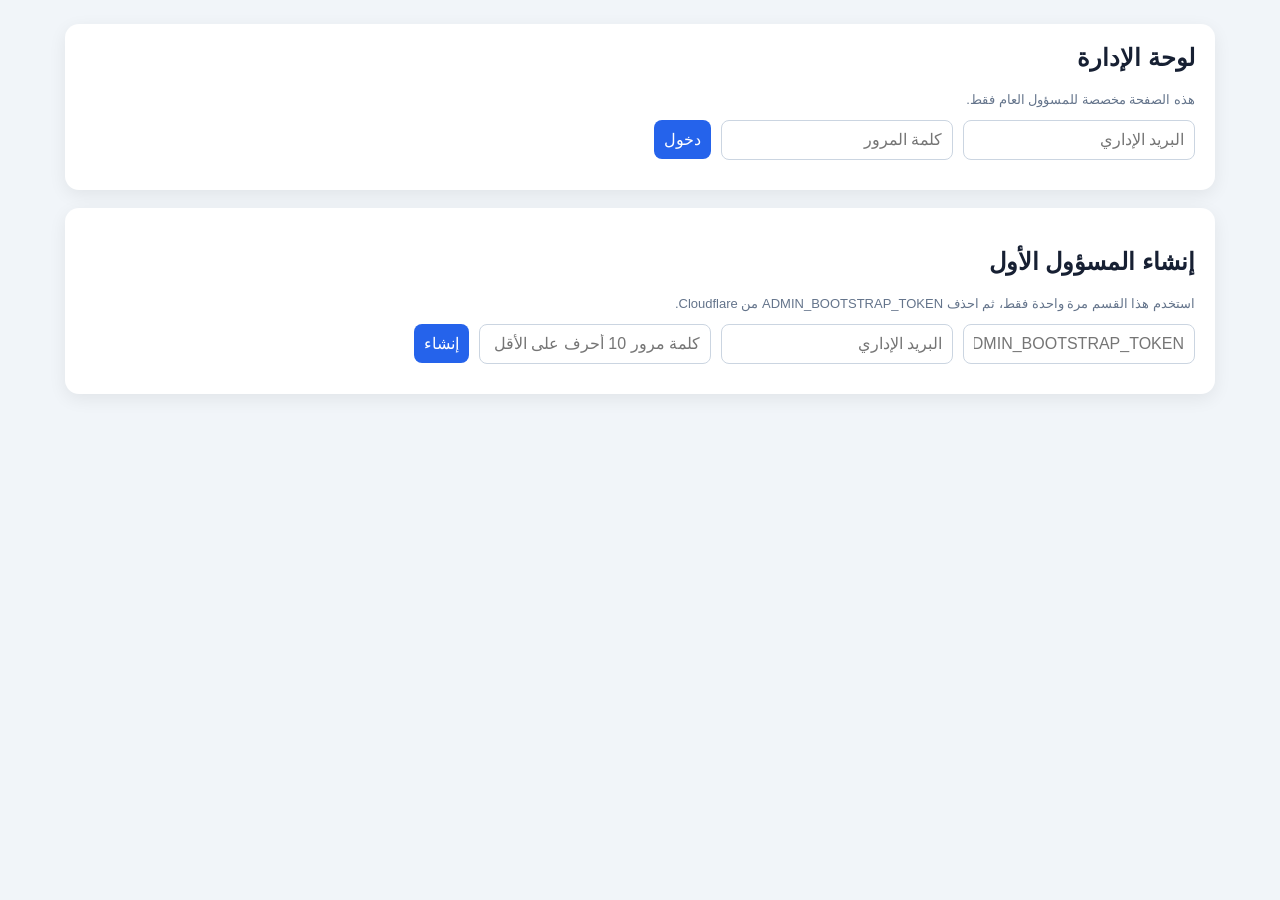
==== admin.html @ 7af472bb "Create admin.html" ====
<!doctype html>
<html lang="ar" dir="rtl">
<head>
  <meta charset="utf-8">
  <meta name="viewport" content="width=device-width, initial-scale=1">
  <meta http-equiv="Content-Security-Policy" content="default-src 'self'; connect-src 'self' https://api.malaibnet.com; script-src 'self' 'unsafe-inline'; style-src 'self' 'unsafe-inline';">
  <title>لوحة الإدارة</title>
  <style>
    body{font-family:Arial,sans-serif;background:#f1f5f9;color:#172033;margin:0;padding:24px}
    main{max-width:1150px;margin:auto}.card{background:#fff;border-radius:14px;padding:20px;margin-bottom:18px;box-shadow:0 5px 18px #00000012}
    h1{margin-top:0}.row{display:flex;gap:10px;flex-wrap:wrap;align-items:center}input,select,button{padding:10px;border:1px solid #cbd5e1;border-radius:8px;font:inherit}input{min-width:210px}button{cursor:pointer;background:#2563eb;color:#fff;border:0}button.secondary{background:#64748b}button.danger{background:#dc2626}.hidden{display:none!important}.message{margin-top:10px;color:#b91c1c;white-space:pre-wrap}
    table{width:100%;border-collapse:collapse;margin-top:15px;background:#fff}th,td{padding:10px;border-bottom:1px solid #e2e8f0;text-align:right;font-size:14px}th{background:#eff6ff;white-space:nowrap}.muted{color:#64748b;font-size:13px}
    @media(max-width:700px){body{padding:10px}.card{padding:14px;overflow:auto}table{min-width:850px}}
  </style>
</head>
<body>
<main>
  <section id="loginCard" class="card">
    <h1>لوحة الإدارة</h1>
    <p class="muted">هذه الصفحة مخصصة للمسؤول العام فقط.</p>
    <div class="row"><input id="adminEmail" type="email" placeholder="البريد الإداري"><input id="adminPassword" type="password" placeholder="كلمة المرور"><button id="loginBtn">دخول</button></div>
    <div id="loginMessage" class="message"></div>
  </section>

  <section id="bootstrapCard" class="card">
    <h2>إنشاء المسؤول الأول</h2>
    <p class="muted">استخدم هذا القسم مرة واحدة فقط، ثم احذف ADMIN_BOOTSTRAP_TOKEN من Cloudflare.</p>
    <div class="row"><input id="bootstrapToken" type="password" placeholder="ADMIN_BOOTSTRAP_TOKEN"><input id="bootstrapEmail" type="email" placeholder="البريد الإداري"><input id="bootstrapPassword" type="password" placeholder="كلمة مرور 10 أحرف على الأقل"><button id="bootstrapBtn">إنشاء</button></div>
    <div id="bootstrapMessage" class="message"></div>
  </section>

  <section id="panel" class="hidden">
    <div class="card row"><strong>لوحة الإدارة</strong><input id="search" placeholder="بحث بالمعرف أو البريد أو اسم الملعب"><button id="refreshBtn">تحديث الحسابات</button><button id="bookingsBtn" class="secondary">عرض الحجوزات</button><button id="logoutBtn" class="danger">خروج</button></div>
    <div id="panelMessage" class="message"></div>
    <div class="card"><h2>الحسابات</h2><div id="accountsWrap" class="muted">جاري التحميل...</div></div>
    <div id="bookingsCard" class="card hidden"><h2>الحجوزات</h2><div id="bookingsWrap" class="muted">جاري التحميل...</div></div>
  </section>
</main>
<script>
const API = 'https://api.malaibnet.com';
const $ = id => document.getElementById(id);
const esc = value => String(value ?? '').replace(/[&<>"']/g, c => ({'&':'&amp;','<':'&lt;','>':'&gt;','"':'&quot;',"'":'&#039;'}[c]));
async function api(path, options = {}) {
  const response = await fetch(`${API}${path}`, { ...options, credentials:'include', headers:{'Accept':'application/json', ...(options.headers || {})} });
  const text = await response.text(); let data = text;
  try { data = JSON.parse(text); } catch (_) {}
  if (!response.ok) throw new Error(typeof data === 'object' ? (data.error || data.message || `HTTP ${response.status}`) : `HTTP ${response.status}: ${text.slice(0,160)}`);
  return data;
}
function show(id, message, error = true) { $(id).textContent = message || ''; $(id).style.color = error ? '#b91c1c' : '#166534'; }
async function login() {
  try { await api('/?action=superAdminAuth', {method:'POST', headers:{'Content-Type':'application/json'}, body:JSON.stringify({email:$('adminEmail').value.trim(), password:$('adminPassword').value})}); $('loginCard').classList.add('hidden'); $('bootstrapCard').classList.add('hidden'); $('panel').classList.remove('hidden'); await loadAccounts(); }
  catch (e) { show('loginMessage', e.message); }
}
async function bootstrap() {
  try { const result = await api('/?action=adminBootstrap', {method:'POST', headers:{'Content-Type':'application/json'}, body:JSON.stringify({bootstrapToken:$('bootstrapToken').value, email:$('bootstrapEmail').value.trim(), password:$('bootstrapPassword').value})}); show('bootstrapMessage', result.message || 'تم إنشاء المسؤول. احذف ADMIN_BOOTSTRAP_TOKEN الآن.', false); }
  catch (e) { show('bootstrapMessage', e.message); }
}
async function loadAccounts() {
  try { const q = encodeURIComponent($('search').value.trim()); const data = await api(`/?action=adminGetAccounts&q=${q}`); const rows = data.accounts || []; $('accountsWrap').innerHTML = rows.length ? `<table><thead><tr><th>الملعب</th><th>البريد</th><th>الحالة</th><th>الخطة</th><th>الساعات</th><th>إجراء</th></tr></thead><tbody>${rows.map(row => `<tr><td>${esc(row.stadium_name)}<br><span class="muted">${esc(row.slug)}</span></td><td dir="ltr">${esc(row.email)}</td><td>${esc(row.status)}</td><td><select data-plan="${esc(row.slug)}"><option value="Free" ${row.account_type==='Free'?'selected':''}>Free</option><option value="Premium" ${row.account_type==='Premium'?'selected':''}>Premium</option></select></td><td>${esc(row.open_hour)}:00 - ${esc(row.close_hour)}:00</td><td><button data-save="${esc(row.slug)}">حفظ الخطة</button></td></tr>`).join('')}</tbody></table>` : 'لا توجد حسابات'; document.querySelectorAll('[data-save]').forEach(button => button.onclick = () => setPlan(button.dataset.save)); }
  catch (e) { show('panelMessage', e.message); }
}
async function setPlan(slug) { const accountType = document.querySelector(`[data-plan="${CSS.escape(slug)}"]`).value; try { await api('/?action=adminSetAccountType', {method:'POST', headers:{'Content-Type':'application/json'}, body:JSON.stringify({slug, accountType})}); show('panelMessage','تم تحديث الخطة بنجاح.', false); await loadAccounts(); } catch(e) { show('panelMessage',e.message); } }
async function loadBookings() { try { const data = await api('/?action=adminGetBookings'); const rows=data.bookings||[]; $('bookingsWrap').innerHTML=rows.length?`<table><thead><tr><th>الملعب</th><th>التاريخ</th><th>الساعة</th><th>العميل</th><th>الهاتف</th><th>الحالة</th></tr></thead><tbody>${rows.map(row=>`<tr><td>${esc(row.stadium_slug)}</td><td>${esc(row.booking_date)}</td><td>${esc(row.booking_hour)}</td><td>${esc(row.customer_name)}</td><td dir="ltr">${esc(row.customer_phone)}</td><td>${esc(row.status)}</td></tr>`).join('')}</tbody></table>`:'لا توجد حجوزات'; } catch(e){show('panelMessage',e.message);} }
$('loginBtn').onclick=login; $('bootstrapBtn').onclick=bootstrap; $('refreshBtn').onclick=loadAccounts; $('search').oninput=()=>loadAccounts(); $('bookingsBtn').onclick=()=>{$('bookingsCard').classList.remove('hidden');loadBookings();}; $('logoutBtn').onclick=()=>{document.cookie='malaib_superadmin_session=; Max-Age=0; Path=/'; location.reload();};
</script>
</body>
</html>
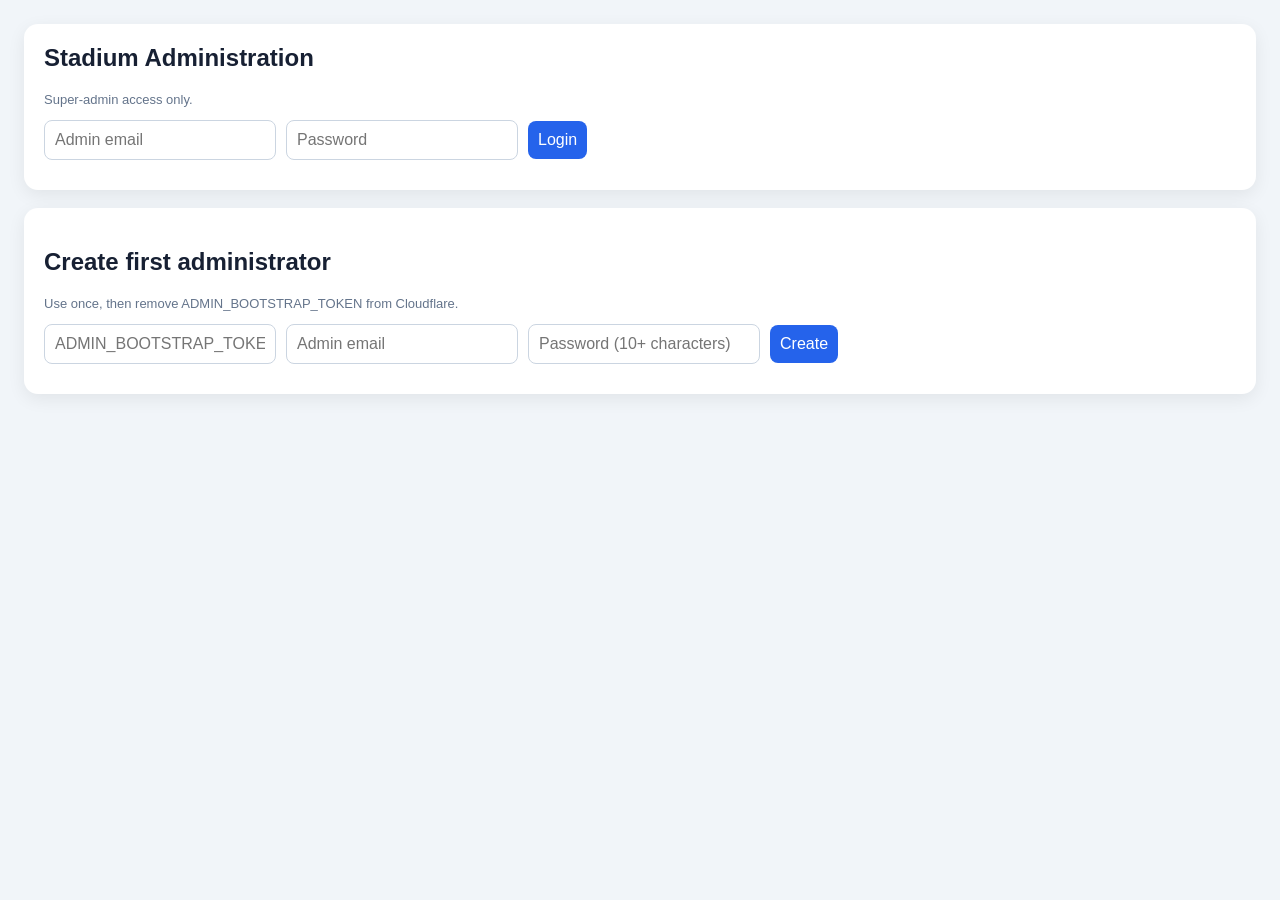
==== commit 0fdc4c4d: "Update admin.html" ====
--- a/admin.html
+++ b/admin.html
@@ -1,68 +1,54 @@
 <!doctype html>
-<html lang="ar" dir="rtl">
+<html lang="en" dir="ltr">
 <head>
   <meta charset="utf-8">
   <meta name="viewport" content="width=device-width, initial-scale=1">
   <meta http-equiv="Content-Security-Policy" content="default-src 'self'; connect-src 'self' https://api.malaibnet.com; script-src 'self' 'unsafe-inline'; style-src 'self' 'unsafe-inline';">
-  <title>لوحة الإدارة</title>
+  <title>Stadium Administration</title>
   <style>
     body{font-family:Arial,sans-serif;background:#f1f5f9;color:#172033;margin:0;padding:24px}
-    main{max-width:1150px;margin:auto}.card{background:#fff;border-radius:14px;padding:20px;margin-bottom:18px;box-shadow:0 5px 18px #00000012}
-    h1{margin-top:0}.row{display:flex;gap:10px;flex-wrap:wrap;align-items:center}input,select,button{padding:10px;border:1px solid #cbd5e1;border-radius:8px;font:inherit}input{min-width:210px}button{cursor:pointer;background:#2563eb;color:#fff;border:0}button.secondary{background:#64748b}button.danger{background:#dc2626}.hidden{display:none!important}.message{margin-top:10px;color:#b91c1c;white-space:pre-wrap}
-    table{width:100%;border-collapse:collapse;margin-top:15px;background:#fff}th,td{padding:10px;border-bottom:1px solid #e2e8f0;text-align:right;font-size:14px}th{background:#eff6ff;white-space:nowrap}.muted{color:#64748b;font-size:13px}
-    @media(max-width:700px){body{padding:10px}.card{padding:14px;overflow:auto}table{min-width:850px}}
+    main{max-width:1250px;margin:auto}.card{background:#fff;border-radius:14px;padding:20px;margin-bottom:18px;box-shadow:0 5px 18px #00000012}
+    h1{margin-top:0}.row{display:flex;gap:10px;flex-wrap:wrap;align-items:center}input,select,button{padding:10px;border:1px solid #cbd5e1;border-radius:8px;font:inherit}input{min-width:210px}button{cursor:pointer;background:#2563eb;color:#fff;border:0}button.secondary{background:#64748b}button.danger{background:#dc2626}.hidden{display:none!important}.message{margin-top:10px;color:#b91c1c;white-space:pre-wrap}.ok{color:#166534}.muted{color:#64748b;font-size:13px}
+    table{width:100%;border-collapse:collapse;margin-top:15px;background:#fff}th,td{padding:10px;border-bottom:1px solid #e2e8f0;text-align:left;font-size:14px}th{background:#eff6ff;white-space:nowrap}td input{min-width:180px;width:100%;box-sizing:border-box}
+    @media(max-width:800px){body{padding:10px}.card{padding:14px;overflow:auto}table{min-width:1050px}}
   </style>
 </head>
 <body>
 <main>
   <section id="loginCard" class="card">
-    <h1>لوحة الإدارة</h1>
-    <p class="muted">هذه الصفحة مخصصة للمسؤول العام فقط.</p>
-    <div class="row"><input id="adminEmail" type="email" placeholder="البريد الإداري"><input id="adminPassword" type="password" placeholder="كلمة المرور"><button id="loginBtn">دخول</button></div>
+    <h1>Stadium Administration</h1>
+    <p class="muted">Super-admin access only.</p>
+    <div class="row"><input id="adminEmail" type="email" placeholder="Admin email"><input id="adminPassword" type="password" placeholder="Password"><button id="loginBtn">Login</button></div>
     <div id="loginMessage" class="message"></div>
   </section>
-
   <section id="bootstrapCard" class="card">
-    <h2>إنشاء المسؤول الأول</h2>
-    <p class="muted">استخدم هذا القسم مرة واحدة فقط، ثم احذف ADMIN_BOOTSTRAP_TOKEN من Cloudflare.</p>
-    <div class="row"><input id="bootstrapToken" type="password" placeholder="ADMIN_BOOTSTRAP_TOKEN"><input id="bootstrapEmail" type="email" placeholder="البريد الإداري"><input id="bootstrapPassword" type="password" placeholder="كلمة مرور 10 أحرف على الأقل"><button id="bootstrapBtn">إنشاء</button></div>
+    <h2>Create first administrator</h2>
+    <p class="muted">Use once, then remove ADMIN_BOOTSTRAP_TOKEN from Cloudflare.</p>
+    <div class="row"><input id="bootstrapToken" type="password" placeholder="ADMIN_BOOTSTRAP_TOKEN"><input id="bootstrapEmail" type="email" placeholder="Admin email"><input id="bootstrapPassword" type="password" placeholder="Password (10+ characters)"><button id="bootstrapBtn">Create</button></div>
     <div id="bootstrapMessage" class="message"></div>
   </section>
-
   <section id="panel" class="hidden">
-    <div class="card row"><strong>لوحة الإدارة</strong><input id="search" placeholder="بحث بالمعرف أو البريد أو اسم الملعب"><button id="refreshBtn">تحديث الحسابات</button><button id="bookingsBtn" class="secondary">عرض الحجوزات</button><button id="logoutBtn" class="danger">خروج</button></div>
+    <div class="card row"><strong>Accounts</strong><input id="search" placeholder="Search slug, email or stadium"><button id="refreshBtn">Refresh</button><button id="bookingsBtn" class="secondary">Show bookings</button><button id="deleteBookingsBtn" class="danger">Delete all bookings</button><button id="deleteAccountsBtn" class="danger">Delete all accounts</button><button id="logoutBtn" class="danger">Logout</button></div>
     <div id="panelMessage" class="message"></div>
-    <div class="card"><h2>الحسابات</h2><div id="accountsWrap" class="muted">جاري التحميل...</div></div>
-    <div id="bookingsCard" class="card hidden"><h2>الحجوزات</h2><div id="bookingsWrap" class="muted">جاري التحميل...</div></div>
+    <div class="card"><h2>Accounts</h2><div id="accountsWrap" class="muted">Loading...</div></div>
+    <div id="bookingsCard" class="card hidden"><h2>Bookings</h2><div id="bookingsWrap" class="muted">Loading...</div></div>
   </section>
 </main>
 <script>
-const API = 'https://api.malaibnet.com';
-const $ = id => document.getElementById(id);
-const esc = value => String(value ?? '').replace(/[&<>"']/g, c => ({'&':'&amp;','<':'&lt;','>':'&gt;','"':'&quot;',"'":'&#039;'}[c]));
-async function api(path, options = {}) {
-  const response = await fetch(`${API}${path}`, { ...options, credentials:'include', headers:{'Accept':'application/json', ...(options.headers || {})} });
-  const text = await response.text(); let data = text;
-  try { data = JSON.parse(text); } catch (_) {}
-  if (!response.ok) throw new Error(typeof data === 'object' ? (data.error || data.message || `HTTP ${response.status}`) : `HTTP ${response.status}: ${text.slice(0,160)}`);
-  return data;
-}
-function show(id, message, error = true) { $(id).textContent = message || ''; $(id).style.color = error ? '#b91c1c' : '#166534'; }
-async function login() {
-  try { await api('/?action=superAdminAuth', {method:'POST', headers:{'Content-Type':'application/json'}, body:JSON.stringify({email:$('adminEmail').value.trim(), password:$('adminPassword').value})}); $('loginCard').classList.add('hidden'); $('bootstrapCard').classList.add('hidden'); $('panel').classList.remove('hidden'); await loadAccounts(); }
-  catch (e) { show('loginMessage', e.message); }
-}
-async function bootstrap() {
-  try { const result = await api('/?action=adminBootstrap', {method:'POST', headers:{'Content-Type':'application/json'}, body:JSON.stringify({bootstrapToken:$('bootstrapToken').value, email:$('bootstrapEmail').value.trim(), password:$('bootstrapPassword').value})}); show('bootstrapMessage', result.message || 'تم إنشاء المسؤول. احذف ADMIN_BOOTSTRAP_TOKEN الآن.', false); }
-  catch (e) { show('bootstrapMessage', e.message); }
-}
-async function loadAccounts() {
-  try { const q = encodeURIComponent($('search').value.trim()); const data = await api(`/?action=adminGetAccounts&q=${q}`); const rows = data.accounts || []; $('accountsWrap').innerHTML = rows.length ? `<table><thead><tr><th>الملعب</th><th>البريد</th><th>الحالة</th><th>الخطة</th><th>الساعات</th><th>إجراء</th></tr></thead><tbody>${rows.map(row => `<tr><td>${esc(row.stadium_name)}<br><span class="muted">${esc(row.slug)}</span></td><td dir="ltr">${esc(row.email)}</td><td>${esc(row.status)}</td><td><select data-plan="${esc(row.slug)}"><option value="Free" ${row.account_type==='Free'?'selected':''}>Free</option><option value="Premium" ${row.account_type==='Premium'?'selected':''}>Premium</option></select></td><td>${esc(row.open_hour)}:00 - ${esc(row.close_hour)}:00</td><td><button data-save="${esc(row.slug)}">حفظ الخطة</button></td></tr>`).join('')}</tbody></table>` : 'لا توجد حسابات'; document.querySelectorAll('[data-save]').forEach(button => button.onclick = () => setPlan(button.dataset.save)); }
-  catch (e) { show('panelMessage', e.message); }
-}
-async function setPlan(slug) { const accountType = document.querySelector(`[data-plan="${CSS.escape(slug)}"]`).value; try { await api('/?action=adminSetAccountType', {method:'POST', headers:{'Content-Type':'application/json'}, body:JSON.stringify({slug, accountType})}); show('panelMessage','تم تحديث الخطة بنجاح.', false); await loadAccounts(); } catch(e) { show('panelMessage',e.message); } }
-async function loadBookings() { try { const data = await api('/?action=adminGetBookings'); const rows=data.bookings||[]; $('bookingsWrap').innerHTML=rows.length?`<table><thead><tr><th>الملعب</th><th>التاريخ</th><th>الساعة</th><th>العميل</th><th>الهاتف</th><th>الحالة</th></tr></thead><tbody>${rows.map(row=>`<tr><td>${esc(row.stadium_slug)}</td><td>${esc(row.booking_date)}</td><td>${esc(row.booking_hour)}</td><td>${esc(row.customer_name)}</td><td dir="ltr">${esc(row.customer_phone)}</td><td>${esc(row.status)}</td></tr>`).join('')}</tbody></table>`:'لا توجد حجوزات'; } catch(e){show('panelMessage',e.message);} }
-$('loginBtn').onclick=login; $('bootstrapBtn').onclick=bootstrap; $('refreshBtn').onclick=loadAccounts; $('search').oninput=()=>loadAccounts(); $('bookingsBtn').onclick=()=>{$('bookingsCard').classList.remove('hidden');loadBookings();}; $('logoutBtn').onclick=()=>{document.cookie='malaib_superadmin_session=; Max-Age=0; Path=/'; location.reload();};
+const API='https://api.malaibnet.com';
+const $=id=>document.getElementById(id);
+const esc=v=>String(v??'').replace(/[&<>"']/g,c=>({'&':'&amp;','<':'&lt;','>':'&gt;','"':'&quot;',"'":'&#039;'}[c]));
+async function api(path,options={}){const r=await fetch(`${API}${path}`,{...options,credentials:'include',headers:{Accept:'application/json',...(options.headers||{})}});const t=await r.text();let d=t;try{d=JSON.parse(t)}catch(_){}if(!r.ok)throw new Error(typeof d==='object'?(d.error||d.message||`HTTP ${r.status}`):`HTTP ${r.status}: ${t.slice(0,160)}`);return d}
+function show(id,message,error=true){$(id).textContent=message||'';$(id).className=error?'message':'message ok'}
+async function login(){try{await api('/?action=superAdminAuth',{method:'POST',headers:{'Content-Type':'application/json'},body:JSON.stringify({email:$('adminEmail').value.trim(),password:$('adminPassword').value})});$('loginCard').classList.add('hidden');$('bootstrapCard').classList.add('hidden');$('panel').classList.remove('hidden');await loadAccounts()}catch(e){show('loginMessage',e.message)}}
+async function bootstrap(){try{const r=await api('/?action=adminBootstrap',{method:'POST',headers:{'Content-Type':'application/json'},body:JSON.stringify({bootstrapToken:$('bootstrapToken').value,email:$('bootstrapEmail').value.trim(),password:$('bootstrapPassword').value})});show('bootstrapMessage',r.message||'Administrator created. Remove ADMIN_BOOTSTRAP_TOKEN now.',false)}catch(e){show('bootstrapMessage',e.message)}}
+async function loadAccounts(){try{const q=encodeURIComponent($('search').value.trim());const d=await api(`/?action=adminGetAccounts&q=${q}`);const rows=d.accounts||[];$('accountsWrap').innerHTML=rows.length?`<table><thead><tr><th>Stadium</th><th>Email</th><th>Plan</th><th>Status</th><th>Hours</th><th>Actions</th></tr></thead><tbody>${rows.map(r=>`<tr><td>${esc(r.stadium_name)}<br><span class="muted">${esc(r.slug)}</span></td><td><input data-email="${esc(r.slug)}" value="${esc(r.email)}" type="email"></td><td><select data-plan="${esc(r.slug)}"><option value="Free" ${r.account_type==='Free'?'selected':''}>Free</option><option value="Premium" ${r.account_type==='Premium'?'selected':''}>Premium</option></select></td><td>${esc(r.status)}</td><td>${esc(r.open_hour)}:00 - ${esc(r.close_hour)}:00</td><td><button data-save="${esc(r.slug)}">Save</button> <button class="danger" data-delete="${esc(r.slug)}">Delete</button></td></tr>`).join('')}</tbody></table>`:'No accounts';document.querySelectorAll('[data-save]').forEach(b=>b.onclick=()=>saveAccount(b.dataset.save));document.querySelectorAll('[data-delete]').forEach(b=>b.onclick=()=>deleteAccount(b.dataset.delete))}catch(e){show('panelMessage',e.message)}}
+async function saveAccount(slug){const plan=document.querySelector(`[data-plan="${CSS.escape(slug)}"]`).value;const email=document.querySelector(`[data-email="${CSS.escape(slug)}"]`).value.trim();try{await api('/?action=adminSetAccountType',{method:'POST',headers:{'Content-Type':'application/json'},body:JSON.stringify({slug,accountType:plan})});await api('/?action=adminUpdateAccountEmail',{method:'POST',headers:{'Content-Type':'application/json'},body:JSON.stringify({slug,email})});show('panelMessage','Plan and email saved.',false);await loadAccounts()}catch(e){show('panelMessage',e.message)}}
+async function deleteAccount(slug){if(!confirm('This permanently deletes the account and its bookings. Continue?'))return;try{const r=await api('/?action=adminDeleteAccount',{method:'POST',headers:{'Content-Type':'application/json'},body:JSON.stringify({slug})});show('panelMessage',`Account deleted. Bookings removed: ${r.deletedBookings||0}`,false);await loadAccounts()}catch(e){show('panelMessage',e.message)}}
+async function loadBookings(){try{const d=await api('/?action=adminGetBookings');const rows=d.bookings||[];$('bookingsWrap').innerHTML=rows.length?`<table><thead><tr><th>Stadium</th><th>Date</th><th>Hour</th><th>Customer</th><th>Phone</th><th>Status</th></tr></thead><tbody>${rows.map(r=>`<tr><td>${esc(r.stadium_slug)}</td><td>${esc(r.booking_date)}</td><td>${esc(r.booking_hour)}</td><td>${esc(r.customer_name)}</td><td>${esc(r.customer_phone)}</td><td>${esc(r.status)}</td></tr>`).join('')}</tbody></table>`:'No bookings'}catch(e){show('panelMessage',e.message)}}
+async function deleteAllBookings(){if(!confirm('Permanently delete ALL bookings?'))return;try{const r=await api('/?action=adminDeleteBookings',{method:'POST',headers:{'Content-Type':'application/json'},body:'{}'});show('panelMessage',`Bookings deleted: ${r.deletedBookings||0}`,false);$('bookingsCard').classList.add('hidden')}catch(e){show('panelMessage',e.message)}}
+async function deleteAllAccounts(){if(prompt('Type DELETE ALL ACCOUNTS to confirm')!=='DELETE ALL ACCOUNTS')return;try{const r=await api('/?action=adminDeleteAllAccounts',{method:'POST',headers:{'Content-Type':'application/json'},body:JSON.stringify({confirmation:'DELETE ALL ACCOUNTS'})});show('panelMessage',`Accounts deleted: ${r.deletedAccounts||0}; bookings deleted: ${r.deletedBookings||0}`,false);await loadAccounts()}catch(e){show('panelMessage',e.message)}}
+$('loginBtn').onclick=login;$('bootstrapBtn').onclick=bootstrap;$('refreshBtn').onclick=loadAccounts;$('search').oninput=loadAccounts;$('bookingsBtn').onclick=()=>{$('bookingsCard').classList.remove('hidden');loadBookings()};$('deleteBookingsBtn').onclick=deleteAllBookings;$('deleteAccountsBtn').onclick=deleteAllAccounts;$('logoutBtn').onclick=()=>{document.cookie='malaib_superadmin_session=; Max-Age=0; Path=/';location.reload()};
 </script>
 </body>
 </html>
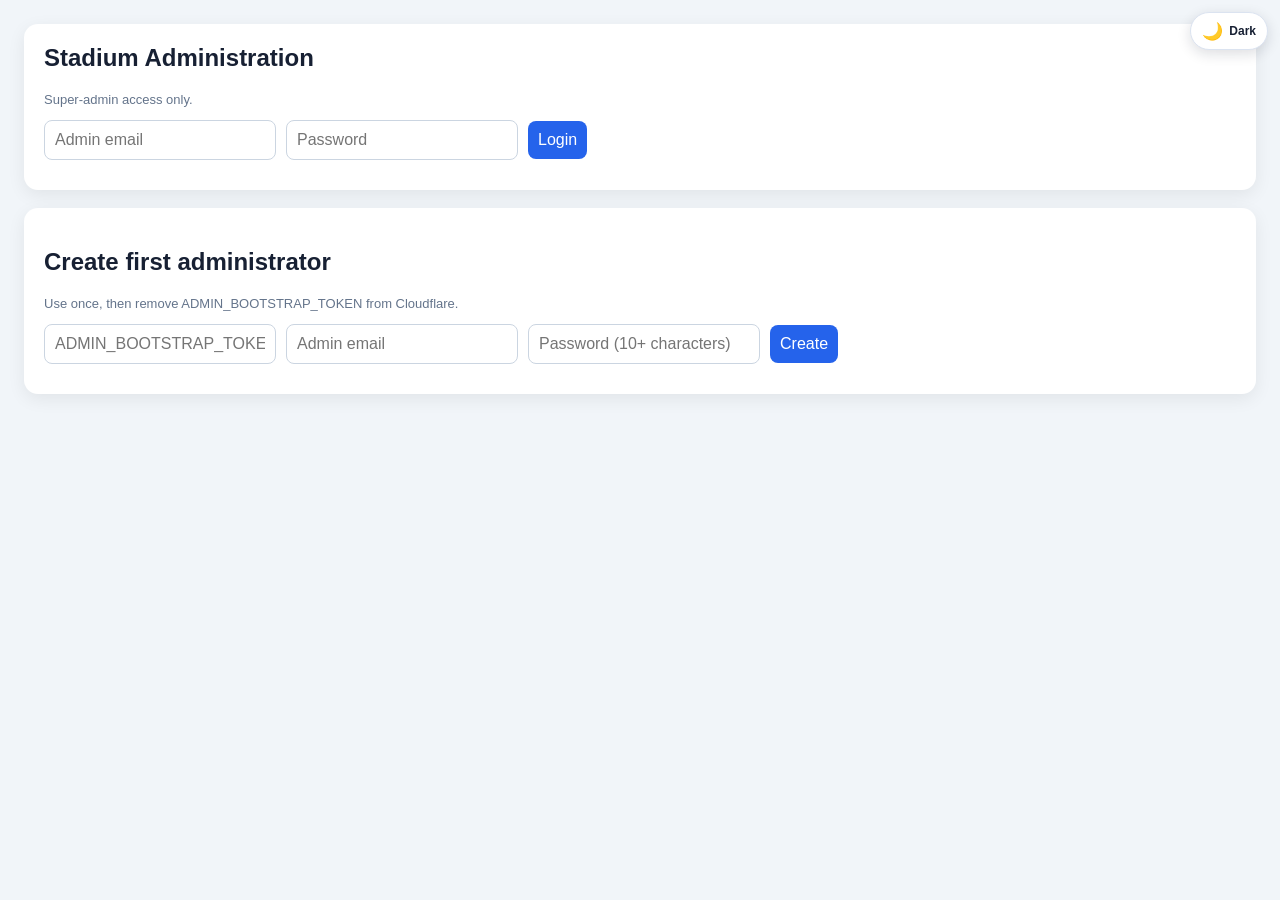
==== commit ebe59135: "Update admin.html" ====
--- a/admin.html
+++ b/admin.html
@@ -12,6 +12,8 @@
     table{width:100%;border-collapse:collapse;margin-top:15px;background:#fff}th,td{padding:10px;border-bottom:1px solid #e2e8f0;text-align:left;font-size:14px}th{background:#eff6ff;white-space:nowrap}td input{min-width:180px;width:100%;box-sizing:border-box}
     @media(max-width:800px){body{padding:10px}.card{padding:14px;overflow:auto}table{min-width:1050px}}
   </style>
+  <link rel="stylesheet" href="theme.css?v=7-dark-complete">
+  <script src="theme.js?v=4-light-default"></script>
 </head>
 <body>
 <main>
@@ -42,7 +44,7 @@
 function show(id,message,error=true){$(id).textContent=message||'';$(id).className=error?'message':'message ok'}
 async function login(){try{await api('/?action=superAdminAuth',{method:'POST',headers:{'Content-Type':'application/json'},body:JSON.stringify({email:$('adminEmail').value.trim(),password:$('adminPassword').value})});$('loginCard').classList.add('hidden');$('bootstrapCard').classList.add('hidden');$('panel').classList.remove('hidden');await loadAccounts()}catch(e){show('loginMessage',e.message)}}
 async function bootstrap(){try{const r=await api('/?action=adminBootstrap',{method:'POST',headers:{'Content-Type':'application/json'},body:JSON.stringify({bootstrapToken:$('bootstrapToken').value,email:$('bootstrapEmail').value.trim(),password:$('bootstrapPassword').value})});show('bootstrapMessage',r.message||'Administrator created. Remove ADMIN_BOOTSTRAP_TOKEN now.',false)}catch(e){show('bootstrapMessage',e.message)}}
-async function loadAccounts(){try{const q=encodeURIComponent($('search').value.trim());const d=await api(`/?action=adminGetAccounts&q=${q}`);const rows=d.accounts||[];$('accountsWrap').innerHTML=rows.length?`<table><thead><tr><th>Stadium</th><th>Email</th><th>Plan</th><th>Status</th><th>Hours</th><th>Actions</th></tr></thead><tbody>${rows.map(r=>`<tr><td>${esc(r.stadium_name)}<br><span class="muted">${esc(r.slug)}</span></td><td><input data-email="${esc(r.slug)}" value="${esc(r.email)}" type="email"></td><td><select data-plan="${esc(r.slug)}"><option value="Free" ${r.account_type==='Free'?'selected':''}>Free</option><option value="Premium" ${r.account_type==='Premium'?'selected':''}>Premium</option></select></td><td>${esc(r.status)}</td><td>${esc(r.open_hour)}:00 - ${esc(r.close_hour)}:00</td><td><button data-save="${esc(r.slug)}">Save</button> <button class="danger" data-delete="${esc(r.slug)}">Delete</button></td></tr>`).join('')}</tbody></table>`:'No accounts';document.querySelectorAll('[data-save]').forEach(b=>b.onclick=()=>saveAccount(b.dataset.save));document.querySelectorAll('[data-delete]').forEach(b=>b.onclick=()=>deleteAccount(b.dataset.delete))}catch(e){show('panelMessage',e.message)}}
+async function loadAccounts(){try{const q=encodeURIComponent($('search').value.trim());const d=await api(`/?action=adminGetAccounts&q=${q}`);const rows=d.accounts||[];$('accountsWrap').innerHTML=rows.length?`<table><thead><tr><th>Stadium</th><th>Email</th><th>Plan</th><th>Status</th><th>Hours</th><th>Actions</th></tr></thead><tbody>${rows.map(r=>`<tr><td>${esc(r.stadium_name)}<br><span class="muted">${esc(r.slug)}</span></td><td><input data-email="${esc(r.slug)}" value="${esc(r.email)}" type="email"></td><td><select data-plan="${esc(r.slug)}"><option value="Premium" ${r.account_type!=='Free'?'selected':''}>Premium</option><option value="Free" ${r.account_type==='Free'?'selected':''}>Free</option></select></td><td>${esc(r.status)}</td><td>${esc(r.open_hour)}:00 - ${esc(r.close_hour)}:00</td><td><button data-save="${esc(r.slug)}">Save</button> <button class="danger" data-delete="${esc(r.slug)}">Delete</button></td></tr>`).join('')}</tbody></table>`:'No accounts';document.querySelectorAll('[data-save]').forEach(b=>b.onclick=()=>saveAccount(b.dataset.save));document.querySelectorAll('[data-delete]').forEach(b=>b.onclick=()=>deleteAccount(b.dataset.delete))}catch(e){show('panelMessage',e.message)}}
 async function saveAccount(slug){const plan=document.querySelector(`[data-plan="${CSS.escape(slug)}"]`).value;const email=document.querySelector(`[data-email="${CSS.escape(slug)}"]`).value.trim();try{await api('/?action=adminSetAccountType',{method:'POST',headers:{'Content-Type':'application/json'},body:JSON.stringify({slug,accountType:plan})});await api('/?action=adminUpdateAccountEmail',{method:'POST',headers:{'Content-Type':'application/json'},body:JSON.stringify({slug,email})});show('panelMessage','Plan and email saved.',false);await loadAccounts()}catch(e){show('panelMessage',e.message)}}
 async function deleteAccount(slug){if(!confirm('This permanently deletes the account and its bookings. Continue?'))return;try{const r=await api('/?action=adminDeleteAccount',{method:'POST',headers:{'Content-Type':'application/json'},body:JSON.stringify({slug})});show('panelMessage',`Account deleted. Bookings removed: ${r.deletedBookings||0}`,false);await loadAccounts()}catch(e){show('panelMessage',e.message)}}
 async function loadBookings(){try{const d=await api('/?action=adminGetBookings');const rows=d.bookings||[];$('bookingsWrap').innerHTML=rows.length?`<table><thead><tr><th>Stadium</th><th>Date</th><th>Hour</th><th>Customer</th><th>Phone</th><th>Status</th></tr></thead><tbody>${rows.map(r=>`<tr><td>${esc(r.stadium_slug)}</td><td>${esc(r.booking_date)}</td><td>${esc(r.booking_hour)}</td><td>${esc(r.customer_name)}</td><td>${esc(r.customer_phone)}</td><td>${esc(r.status)}</td></tr>`).join('')}</tbody></table>`:'No bookings'}catch(e){show('panelMessage',e.message)}}
--- a/theme.css
+++ b/theme.css
@@ -0,0 +1,286 @@
+:root {
+  color-scheme: light;
+  --theme-bg: #f8fafc;
+  --theme-surface: #ffffff;
+  --theme-surface-2: #f1f5f9;
+  --theme-border: #dbe3f0;
+  --theme-text: #172033;
+  --theme-muted: #64748b;
+  --theme-input: #ffffff;
+}
+
+html[data-theme="dark"] {
+  color-scheme: dark;
+  --theme-bg: #0b1220;
+  --theme-surface: #111827;
+  --theme-surface-2: #182235;
+  --theme-border: #334155;
+  --theme-text: #e5edf8;
+  --theme-muted: #9fb0c7;
+  --theme-input: #0f172a;
+}
+
+.malaib-theme-toggle {
+  position: fixed;
+  top: 12px;
+  right: 148px;
+  z-index: 1000003;
+  min-height: 38px;
+  display: inline-flex;
+  align-items: center;
+  justify-content: center;
+  gap: 6px;
+  padding: 6px 11px;
+  border: 1px solid var(--theme-border);
+  border-radius: 999px;
+  background: var(--theme-surface);
+  color: var(--theme-text);
+  box-shadow: 0 4px 14px #0f172a24;
+  font: 700 12px/1 Arial, sans-serif;
+  cursor: pointer;
+  transition: background .2s, color .2s, border-color .2s, transform .2s;
+}
+
+html[dir="rtl"] .malaib-theme-toggle {
+  right: auto;
+  left: 148px;
+}
+
+.malaib-theme-toggle.theme-toggle-solo { right: 12px; left: auto; }
+html[dir="rtl"] .malaib-theme-toggle.theme-toggle-solo { right: auto; left: 12px; }
+
+.malaib-theme-toggle:hover { transform: translateY(-1px); }
+.malaib-theme-toggle:focus-visible { outline: 3px solid #60a5fa; outline-offset: 2px; }
+.malaib-theme-toggle span:first-child { font-size: 17px; line-height: 1; }
+
+html[data-theme="dark"] body {
+  background-color: var(--theme-bg) !important;
+  color: var(--theme-text) !important;
+}
+
+html[data-theme="dark"] h1,
+html[data-theme="dark"] h2,
+html[data-theme="dark"] h3,
+html[data-theme="dark"] h4,
+html[data-theme="dark"] label,
+html[data-theme="dark"] p,
+html[data-theme="dark"] strong,
+html[data-theme="dark"] small,
+html[data-theme="dark"] .muted {
+  color: inherit;
+}
+
+html[data-theme="dark"] input,
+html[data-theme="dark"] select,
+html[data-theme="dark"] textarea {
+  background: var(--theme-input) !important;
+  color: var(--theme-text) !important;
+  border-color: var(--theme-border) !important;
+}
+
+html[data-theme="dark"] input::placeholder,
+html[data-theme="dark"] textarea::placeholder { color: #7f91aa !important; opacity: 1; }
+
+html[dir="ltr"] .form-group,
+html[dir="ltr"] .section { text-align: left !important; }
+html[dir="rtl"] .form-group,
+html[dir="rtl"] .section { text-align: right !important; }
+html[dir="ltr"] .week-navigation { direction: ltr !important; }
+html[dir="rtl"] .week-navigation { direction: rtl !important; }
+
+html[data-theme="dark"] .register-container,
+html[data-theme="dark"] .container,
+html[data-theme="dark"] .card,
+html[data-theme="dark"] .modal-content,
+html[data-theme="dark"] .pricing-container,
+html[data-theme="dark"] .plan-card,
+html[data-theme="dark"] .admin-modal-content,
+html[data-theme="dark"] #adminAuthBox,
+html[data-theme="dark"] #bookingFormContent,
+html[data-theme="dark"] #successTicketContainer,
+html[data-theme="dark"] .ticket-body,
+html[data-theme="dark"] .owner-add-stadium-form,
+html[data-theme="dark"] .owner-stadium-option,
+html[data-theme="dark"] .owner-stadium-switcher,
+html[data-theme="dark"] .nearby-card,
+html[data-theme="dark"] .contact-modal-content,
+html[data-theme="dark"] .legal-content {
+  background: var(--theme-surface) !important;
+  color: var(--theme-text) !important;
+  border-color: var(--theme-border) !important;
+}
+
+.theme-dialog-overlay { color: var(--theme-text); }
+.theme-dialog-card { background: var(--theme-surface) !important; color: var(--theme-text) !important; border: 1px solid var(--theme-border); }
+.theme-dialog-card code { background: var(--theme-surface-2) !important; color: var(--theme-text) !important; }
+html[dir="ltr"] .theme-dialog-card { direction: ltr !important; text-align: left !important; }
+html[dir="rtl"] .theme-dialog-card { direction: rtl !important; text-align: right !important; }
+
+html[data-theme="dark"] .premium-card,
+html[data-theme="dark"] .admin-nav-bar,
+html[data-theme="dark"] .admin-modal-header,
+html[data-theme="dark"] #ownerQrSection,
+html[data-theme="dark"] .upgrade-selection-card,
+html[data-theme="dark"] .upgrade-total-box {
+  background: var(--theme-surface-2) !important;
+  color: var(--theme-text) !important;
+  border-color: var(--theme-border) !important;
+}
+
+html[data-theme="dark"] .hint,
+html[data-theme="dark"] .footer-links,
+html[data-theme="dark"] .upgrade-helper-text,
+html[data-theme="dark"] .owner-stadium-option small { color: var(--theme-muted) !important; }
+
+html[data-theme="dark"] table,
+html[data-theme="dark"] tbody,
+html[data-theme="dark"] td {
+  background: var(--theme-surface) !important;
+  color: var(--theme-text) !important;
+  border-color: var(--theme-border) !important;
+}
+
+html[data-theme="dark"] th,
+html[data-theme="dark"] thead,
+html[data-theme="dark"] tfoot {
+  background: #1d2a3d !important;
+  color: #f8fafc !important;
+  border-color: #40516a !important;
+}
+
+html[data-theme="dark"] .booking-table-scroll,
+html[data-theme="dark"] .week-navigation {
+  background: rgba(17, 24, 39, .96) !important;
+  color: var(--theme-text) !important;
+  border-color: var(--theme-border) !important;
+}
+
+html[data-theme="dark"] #dateDisplay {
+  background: #e2e8f0 !important;
+  color: #1e3a8a !important;
+  border-color: #94a3b8 !important;
+}
+
+html[data-theme="dark"] .gallery-section,
+html[data-theme="dark"] .swiper,
+html[data-theme="dark"] .swiper-slide,
+html[data-theme="dark"] .slide-content,
+html[data-theme="dark"] .gallery-card,
+html[data-theme="dark"] .stadium-gallery {
+  background: var(--theme-surface) !important;
+  color: var(--theme-text) !important;
+  border-color: var(--theme-border) !important;
+}
+
+html[data-theme="dark"] #tableBody .slot:not(.booked):not(.selected):not(.past) {
+  background: #111827 !important;
+  color: #b8f7d2 !important;
+}
+
+html[data-theme="dark"] #tableBody .slot.past {
+  background: #0d1524 !important;
+  color: #607089 !important;
+}
+
+html[data-theme="dark"] #tableBody .slot.booked { background: #7f1d1d !important; color: #fff !important; }
+html[data-theme="dark"] #tableBody .slot.selected { background: #047857 !important; color: #fff !important; }
+
+html[data-theme="dark"] #rulesModal [style*="background: #f8fafc"],
+html[data-theme="dark"] #rulesModal [style*="background:#f8fafc"],
+html[data-theme="dark"] #rulesModal [style*="background: white"],
+html[data-theme="dark"] #rulesModal [style*="background:white"] {
+  background: var(--theme-surface-2) !important;
+  color: var(--theme-text) !important;
+  border-color: var(--theme-border) !important;
+}
+
+html[data-theme="dark"] #recurringPriceSummary,
+html[data-theme="dark"] #selectedDetails {
+  background: #172554 !important;
+  color: #bfdbfe !important;
+  border-color: #3b82f6 !important;
+}
+
+html[data-theme="dark"] #extraSlotContainer,
+html[data-theme="dark"] .owner-coord-success,
+html[data-theme="dark"] #coordSuccess {
+  background: #052e2b !important;
+  color: #a7f3d0 !important;
+  border-color: #0f766e !important;
+}
+
+html[data-theme="dark"] #extraSlotContainer p,
+html[data-theme="dark"] #extraSlotContainer span {
+  color: #a7f3d0 !important;
+}
+
+html[data-theme="dark"] #bookingFormContent [style*="background: #fff3cd"],
+html[data-theme="dark"] #bookingFormContent [style*="background:#fff3cd"],
+html[data-theme="dark"] [style*="background: #fdfaf1"] {
+  background: #3b2f12 !important;
+  color: #fde68a !important;
+  border-color: #92400e !important;
+}
+
+html[data-theme="dark"] #bookingFormContent label[style*="background: #f9f9f9"] {
+  background: var(--theme-surface-2) !important;
+}
+
+html[data-theme="dark"] #bookingFormContent label,
+html[data-theme="dark"] #bookingFormContent label span {
+  color: var(--theme-text) !important;
+}
+
+html[dir="ltr"] body .modal-content,
+html[dir="ltr"] body .recurring-modal-content,
+html[dir="ltr"] body #bookingFormContent,
+html[dir="ltr"] body #bookingFormContent label {
+  direction: ltr !important;
+  text-align: left !important;
+}
+
+html[dir="rtl"] body #bookingFormContent,
+html[dir="rtl"] body #bookingFormContent label {
+  direction: rtl !important;
+  text-align: right !important;
+}
+
+html[data-theme="dark"] .admin-full-container,
+html[data-theme="dark"] #adminPanel,
+html[data-theme="dark"] #adminSectionContent,
+html[data-theme="dark"] .admin-content-scroll {
+  background: var(--theme-bg) !important;
+  color: var(--theme-text) !important;
+}
+
+html[data-theme="dark"] .admin-nav-item {
+  background: var(--theme-surface) !important;
+  color: var(--theme-text) !important;
+  border-color: var(--theme-border) !important;
+}
+
+html[data-theme="dark"] .admin-nav-item:hover,
+html[data-theme="dark"] .admin-nav-item.active,
+html[data-theme="dark"] .owner-stadium-option:hover,
+html[data-theme="dark"] .owner-stadium-option.active {
+  background: #172554 !important;
+  color: #dbeafe !important;
+}
+
+html[data-theme="dark"] footer,
+html[data-theme="dark"] .footer {
+  background: #080e19 !important;
+  color: #cbd5e1 !important;
+  border-color: var(--theme-border) !important;
+}
+
+html[data-theme="dark"] a { color: #7dd3fc; }
+html[data-theme="dark"] hr { border-color: var(--theme-border); }
+
+@media (max-width: 480px) {
+  .malaib-theme-toggle { top: 8px; right: 126px; padding: 5px 8px; min-height: 34px; }
+  html[dir="rtl"] .malaib-theme-toggle { right: auto; left: 126px; }
+  .malaib-theme-toggle.theme-toggle-solo { right: 8px; left: auto; }
+  html[dir="rtl"] .malaib-theme-toggle.theme-toggle-solo { right: auto; left: 8px; }
+  .theme-toggle-label { display: none; }
+}
